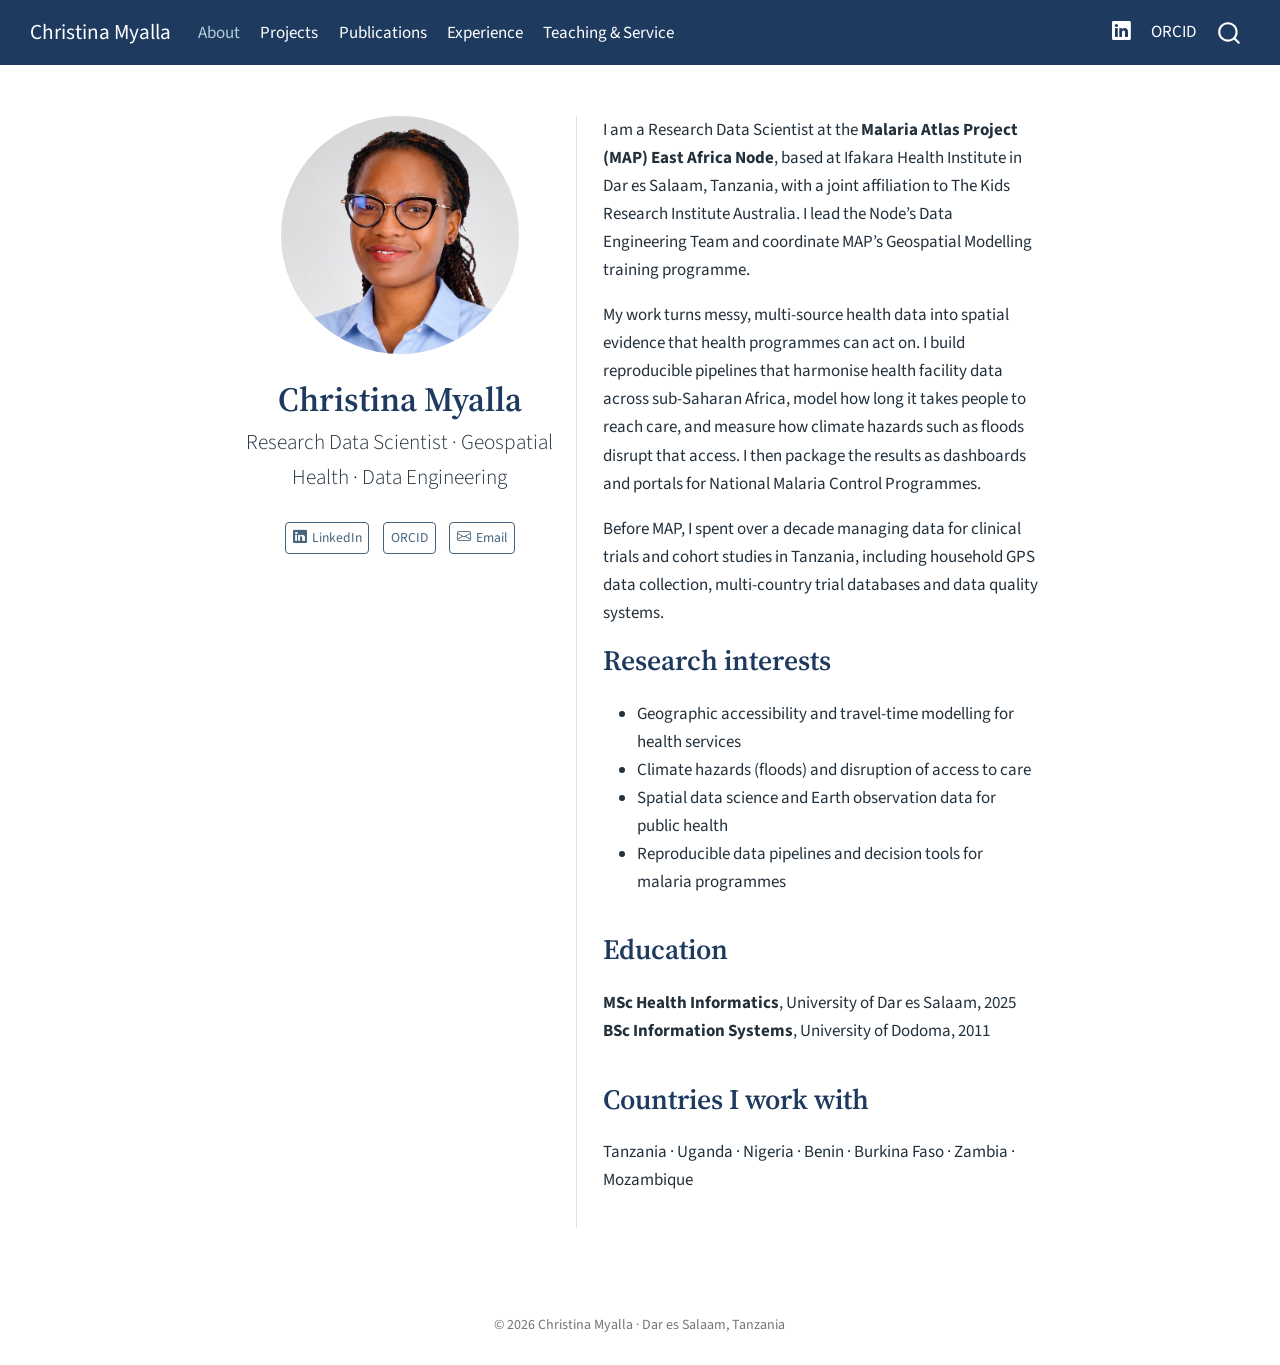
==== docs/index.html @ db6a3d54 "Include built site in docs/ for GitHub Pages Co-Authored-By: Claude Opus 5.5 <noreply@anthropic.com>" ====
<!DOCTYPE html>
<html xmlns="http://www.w3.org/1999/xhtml" lang="en" xml:lang="en"><head>

<meta charset="utf-8">
<meta name="generator" content="quarto-1.6.42">

<meta name="viewport" content="width=device-width, initial-scale=1.0, user-scalable=yes">


<title>Christina Myalla</title>
<style>
code{white-space: pre-wrap;}
span.smallcaps{font-variant: small-caps;}
div.columns{display: flex; gap: min(4vw, 1.5em);}
div.column{flex: auto; overflow-x: auto;}
div.hanging-indent{margin-left: 1.5em; text-indent: -1.5em;}
ul.task-list{list-style: none;}
ul.task-list li input[type="checkbox"] {
  width: 0.8em;
  margin: 0 0.8em 0.2em -1em; /* quarto-specific, see https://github.com/quarto-dev/quarto-cli/issues/4556 */ 
  vertical-align: middle;
}
</style>


<script src="site_libs/quarto-nav/quarto-nav.js"></script>
<script src="site_libs/quarto-nav/headroom.min.js"></script>
<script src="site_libs/clipboard/clipboard.min.js"></script>
<script src="site_libs/quarto-search/autocomplete.umd.js"></script>
<script src="site_libs/quarto-search/fuse.min.js"></script>
<script src="site_libs/quarto-search/quarto-search.js"></script>
<meta name="quarto:offset" content="./">
<script src="site_libs/quarto-html/quarto.js"></script>
<script src="site_libs/quarto-html/popper.min.js"></script>
<script src="site_libs/quarto-html/tippy.umd.min.js"></script>
<link href="site_libs/quarto-html/tippy.css" rel="stylesheet">
<link href="site_libs/quarto-html/quarto-syntax-highlighting-2f5df379a58b258e96c21c0638c20c03.css" rel="stylesheet" id="quarto-text-highlighting-styles">
<script src="site_libs/bootstrap/bootstrap.min.js"></script>
<link href="site_libs/bootstrap/bootstrap-icons.css" rel="stylesheet">
<link href="site_libs/bootstrap/bootstrap-7a274385d1ec533db2ee7df7dd593ee8.min.css" rel="stylesheet" append-hash="true" id="quarto-bootstrap" data-mode="light">
<script id="quarto-search-options" type="application/json">{
  "location": "navbar",
  "copy-button": false,
  "collapse-after": 3,
  "panel-placement": "end",
  "type": "overlay",
  "limit": 50,
  "keyboard-shortcut": [
    "f",
    "/",
    "s"
  ],
  "show-item-context": false,
  "language": {
    "search-no-results-text": "No results",
    "search-matching-documents-text": "matching documents",
    "search-copy-link-title": "Copy link to search",
    "search-hide-matches-text": "Hide additional matches",
    "search-more-match-text": "more match in this document",
    "search-more-matches-text": "more matches in this document",
    "search-clear-button-title": "Clear",
    "search-text-placeholder": "",
    "search-detached-cancel-button-title": "Cancel",
    "search-submit-button-title": "Submit",
    "search-label": "Search"
  }
}</script>
<style>html{ scroll-behavior: smooth; }</style>


</head>

<body class="nav-fixed fullcontent">

<div id="quarto-search-results"></div>
  <header id="quarto-header" class="headroom fixed-top">
    <nav class="navbar navbar-expand-lg " data-bs-theme="dark">
      <div class="navbar-container container-fluid">
      <div class="navbar-brand-container mx-auto">
    <a class="navbar-brand" href="./index.html">
    <span class="navbar-title">Christina Myalla</span>
    </a>
  </div>
            <div id="quarto-search" class="" title="Search"></div>
          <button class="navbar-toggler" type="button" data-bs-toggle="collapse" data-bs-target="#navbarCollapse" aria-controls="navbarCollapse" role="menu" aria-expanded="false" aria-label="Toggle navigation" onclick="if (window.quartoToggleHeadroom) { window.quartoToggleHeadroom(); }">
  <span class="navbar-toggler-icon"></span>
</button>
          <div class="collapse navbar-collapse" id="navbarCollapse">
            <ul class="navbar-nav navbar-nav-scroll me-auto">
  <li class="nav-item">
    <a class="nav-link active" href="./index.html" aria-current="page"> 
<span class="menu-text">About</span></a>
  </li>  
  <li class="nav-item">
    <a class="nav-link" href="./projects.html"> 
<span class="menu-text">Projects</span></a>
  </li>  
  <li class="nav-item">
    <a class="nav-link" href="./publications.html"> 
<span class="menu-text">Publications</span></a>
  </li>  
  <li class="nav-item">
    <a class="nav-link" href="./experience.html"> 
<span class="menu-text">Experience</span></a>
  </li>  
  <li class="nav-item">
    <a class="nav-link" href="./teaching.html"> 
<span class="menu-text">Teaching &amp; Service</span></a>
  </li>  
</ul>
            <ul class="navbar-nav navbar-nav-scroll ms-auto">
  <li class="nav-item compact">
    <a class="nav-link" href="https://www.linkedin.com/in/christina-myalla-bb707094"> <i class="bi bi-linkedin" role="img" aria-label="LinkedIn">
</i> 
<span class="menu-text"></span></a>
  </li>  
  <li class="nav-item">
    <a class="nav-link" href="https://orcid.org/0009-0005-3917-7203"> 
<span class="menu-text">ORCID</span></a>
  </li>  
</ul>
          </div> <!-- /navcollapse -->
            <div class="quarto-navbar-tools">
</div>
      </div> <!-- /container-fluid -->
    </nav>
</header>
<!-- content -->
<div id="quarto-content" class="quarto-container page-columns page-rows-contents page-layout-article page-navbar">
<!-- sidebar -->
<!-- margin-sidebar -->
    
<!-- main -->
<div class="quarto-about-trestles">
  <div class="about-entity">
    <img src="images/profile.jpg" class="about-image
  round " style="height: 14em; width: 14em;">
<header id="title-block-header" class="quarto-title-block default">
<div class="quarto-title">
<h1 class="title">Christina Myalla</h1>
<p class="subtitle lead">Research Data Scientist · Geospatial Health · Data Engineering</p>
</div>
<div class="quarto-title-meta">
  </div>
</header>
    <div class="about-links">
  <a href="https://www.linkedin.com/in/christina-myalla-bb707094" class="about-link" rel="" target="">
    <i class="bi bi-linkedin"></i>
     <span class="about-link-text">LinkedIn</span>
  </a>
  <a href="https://orcid.org/0009-0005-3917-7203" class="about-link" rel="" target="">
     <span class="about-link-text">ORCID</span>
  </a>
  <a href="mailto:myallachristina@gmail.com" class="about-link" rel="" target="">
    <i class="bi bi-envelope"></i>
     <span class="about-link-text">Email</span>
  </a>
</div>
  </div>
  <div class="about-contents"><main class="content" id="quarto-document-content">
<p>I am a Research Data Scientist at the <strong>Malaria Atlas Project (MAP) East Africa Node</strong>, based at Ifakara Health Institute in Dar es Salaam, Tanzania, with a joint affiliation to The Kids Research Institute Australia. I lead the Node’s Data Engineering Team and coordinate MAP’s Geospatial Modelling training programme.</p>
<p>My work turns messy, multi-source health data into spatial evidence that health programmes can act on. I build reproducible pipelines that harmonise health facility data across sub-Saharan Africa, model how long it takes people to reach care, and measure how climate hazards such as floods disrupt that access. I then package the results as dashboards and portals for National Malaria Control Programmes.</p>
<p>Before MAP, I spent over a decade managing data for clinical trials and cohort studies in Tanzania, including household GPS data collection, multi-country trial databases and data quality systems.</p>
<section id="research-interests" class="level2">
<h2 data-anchor-id="research-interests">Research interests</h2>
<ul>
<li>Geographic accessibility and travel-time modelling for health services</li>
<li>Climate hazards (floods) and disruption of access to care</li>
<li>Spatial data science and Earth observation data for public health</li>
<li>Reproducible data pipelines and decision tools for malaria programmes</li>
</ul>
</section>
<section id="education" class="level2">
<h2 data-anchor-id="education">Education</h2>
<p><strong>MSc Health Informatics</strong>, University of Dar es Salaam, 2025<br>
<strong>BSc Information Systems</strong>, University of Dodoma, 2011</p>
</section>
<section id="countries-i-work-with" class="level2">
<h2 data-anchor-id="countries-i-work-with">Countries I work with</h2>
<p>Tanzania · Uganda · Nigeria · Benin · Burkina Faso · Zambia · Mozambique</p>


</section>
</main></div>
</div>
 <!-- /main -->
<script id="quarto-html-after-body" type="application/javascript">
window.document.addEventListener("DOMContentLoaded", function (event) {
  const toggleBodyColorMode = (bsSheetEl) => {
    const mode = bsSheetEl.getAttribute("data-mode");
    const bodyEl = window.document.querySelector("body");
    if (mode === "dark") {
      bodyEl.classList.add("quarto-dark");
      bodyEl.classList.remove("quarto-light");
    } else {
      bodyEl.classList.add("quarto-light");
      bodyEl.classList.remove("quarto-dark");
    }
  }
  const toggleBodyColorPrimary = () => {
    const bsSheetEl = window.document.querySelector("link#quarto-bootstrap");
    if (bsSheetEl) {
      toggleBodyColorMode(bsSheetEl);
    }
  }
  toggleBodyColorPrimary();  
  const isCodeAnnotation = (el) => {
    for (const clz of el.classList) {
      if (clz.startsWith('code-annotation-')) {                     
        return true;
      }
    }
    return false;
  }
  const onCopySuccess = function(e) {
    // button target
    const button = e.trigger;
    // don't keep focus
    button.blur();
    // flash "checked"
    button.classList.add('code-copy-button-checked');
    var currentTitle = button.getAttribute("title");
    button.setAttribute("title", "Copied!");
    let tooltip;
    if (window.bootstrap) {
      button.setAttribute("data-bs-toggle", "tooltip");
      button.setAttribute("data-bs-placement", "left");
      button.setAttribute("data-bs-title", "Copied!");
      tooltip = new bootstrap.Tooltip(button, 
        { trigger: "manual", 
          customClass: "code-copy-button-tooltip",
          offset: [0, -8]});
      tooltip.show();    
    }
    setTimeout(function() {
      if (tooltip) {
        tooltip.hide();
        button.removeAttribute("data-bs-title");
        button.removeAttribute("data-bs-toggle");
        button.removeAttribute("data-bs-placement");
      }
      button.setAttribute("title", currentTitle);
      button.classList.remove('code-copy-button-checked');
    }, 1000);
    // clear code selection
    e.clearSelection();
  }
  const getTextToCopy = function(trigger) {
      const codeEl = trigger.previousElementSibling.cloneNode(true);
      for (const childEl of codeEl.children) {
        if (isCodeAnnotation(childEl)) {
          childEl.remove();
        }
      }
      return codeEl.innerText;
  }
  const clipboard = new window.ClipboardJS('.code-copy-button:not([data-in-quarto-modal])', {
    text: getTextToCopy
  });
  clipboard.on('success', onCopySuccess);
  if (window.document.getElementById('quarto-embedded-source-code-modal')) {
    const clipboardModal = new window.ClipboardJS('.code-copy-button[data-in-quarto-modal]', {
      text: getTextToCopy,
      container: window.document.getElementById('quarto-embedded-source-code-modal')
    });
    clipboardModal.on('success', onCopySuccess);
  }
    var localhostRegex = new RegExp(/^(?:http|https):\/\/localhost\:?[0-9]*\//);
    var mailtoRegex = new RegExp(/^mailto:/);
      var filterRegex = new RegExp("https:\/\/myalla-christina\.github\.io");
    var isInternal = (href) => {
        return filterRegex.test(href) || localhostRegex.test(href) || mailtoRegex.test(href);
    }
    // Inspect non-navigation links and adorn them if external
 	var links = window.document.querySelectorAll('a[href]:not(.nav-link):not(.navbar-brand):not(.toc-action):not(.sidebar-link):not(.sidebar-item-toggle):not(.pagination-link):not(.no-external):not([aria-hidden]):not(.dropdown-item):not(.quarto-navigation-tool):not(.about-link)');
    for (var i=0; i<links.length; i++) {
      const link = links[i];
      if (!isInternal(link.href)) {
        // undo the damage that might have been done by quarto-nav.js in the case of
        // links that we want to consider external
        if (link.dataset.originalHref !== undefined) {
          link.href = link.dataset.originalHref;
        }
      }
    }
  function tippyHover(el, contentFn, onTriggerFn, onUntriggerFn) {
    const config = {
      allowHTML: true,
      maxWidth: 500,
      delay: 100,
      arrow: false,
      appendTo: function(el) {
          return el.parentElement;
      },
      interactive: true,
      interactiveBorder: 10,
      theme: 'quarto',
      placement: 'bottom-start',
    };
    if (contentFn) {
      config.content = contentFn;
    }
    if (onTriggerFn) {
      config.onTrigger = onTriggerFn;
    }
    if (onUntriggerFn) {
      config.onUntrigger = onUntriggerFn;
    }
    window.tippy(el, config); 
  }
  const noterefs = window.document.querySelectorAll('a[role="doc-noteref"]');
  for (var i=0; i<noterefs.length; i++) {
    const ref = noterefs[i];
    tippyHover(ref, function() {
      // use id or data attribute instead here
      let href = ref.getAttribute('data-footnote-href') || ref.getAttribute('href');
      try { href = new URL(href).hash; } catch {}
      const id = href.replace(/^#\/?/, "");
      const note = window.document.getElementById(id);
      if (note) {
        return note.innerHTML;
      } else {
        return "";
      }
    });
  }
  const xrefs = window.document.querySelectorAll('a.quarto-xref');
  const processXRef = (id, note) => {
    // Strip column container classes
    const stripColumnClz = (el) => {
      el.classList.remove("page-full", "page-columns");
      if (el.children) {
        for (const child of el.children) {
          stripColumnClz(child);
        }
      }
    }
    stripColumnClz(note)
    if (id === null || id.startsWith('sec-')) {
      // Special case sections, only their first couple elements
      const container = document.createElement("div");
      if (note.children && note.children.length > 2) {
        container.appendChild(note.children[0].cloneNode(true));
        for (let i = 1; i < note.children.length; i++) {
          const child = note.children[i];
          if (child.tagName === "P" && child.innerText === "") {
            continue;
          } else {
            container.appendChild(child.cloneNode(true));
            break;
          }
        }
        if (window.Quarto?.typesetMath) {
          window.Quarto.typesetMath(container);
        }
        return container.innerHTML
      } else {
        if (window.Quarto?.typesetMath) {
          window.Quarto.typesetMath(note);
        }
        return note.innerHTML;
      }
    } else {
      // Remove any anchor links if they are present
      const anchorLink = note.querySelector('a.anchorjs-link');
      if (anchorLink) {
        anchorLink.remove();
      }
      if (window.Quarto?.typesetMath) {
        window.Quarto.typesetMath(note);
      }
      if (note.classList.contains("callout")) {
        return note.outerHTML;
      } else {
        return note.innerHTML;
      }
    }
  }
  for (var i=0; i<xrefs.length; i++) {
    const xref = xrefs[i];
    tippyHover(xref, undefined, function(instance) {
      instance.disable();
      let url = xref.getAttribute('href');
      let hash = undefined; 
      if (url.startsWith('#')) {
        hash = url;
      } else {
        try { hash = new URL(url).hash; } catch {}
      }
      if (hash) {
        const id = hash.replace(/^#\/?/, "");
        const note = window.document.getElementById(id);
        if (note !== null) {
          try {
            const html = processXRef(id, note.cloneNode(true));
            instance.setContent(html);
          } finally {
            instance.enable();
            instance.show();
          }
        } else {
          // See if we can fetch this
          fetch(url.split('#')[0])
          .then(res => res.text())
          .then(html => {
            const parser = new DOMParser();
            const htmlDoc = parser.parseFromString(html, "text/html");
            const note = htmlDoc.getElementById(id);
            if (note !== null) {
              const html = processXRef(id, note);
              instance.setContent(html);
            } 
          }).finally(() => {
            instance.enable();
            instance.show();
          });
        }
      } else {
        // See if we can fetch a full url (with no hash to target)
        // This is a special case and we should probably do some content thinning / targeting
        fetch(url)
        .then(res => res.text())
        .then(html => {
          const parser = new DOMParser();
          const htmlDoc = parser.parseFromString(html, "text/html");
          const note = htmlDoc.querySelector('main.content');
          if (note !== null) {
            // This should only happen for chapter cross references
            // (since there is no id in the URL)
            // remove the first header
            if (note.children.length > 0 && note.children[0].tagName === "HEADER") {
              note.children[0].remove();
            }
            const html = processXRef(null, note);
            instance.setContent(html);
          } 
        }).finally(() => {
          instance.enable();
          instance.show();
        });
      }
    }, function(instance) {
    });
  }
      let selectedAnnoteEl;
      const selectorForAnnotation = ( cell, annotation) => {
        let cellAttr = 'data-code-cell="' + cell + '"';
        let lineAttr = 'data-code-annotation="' +  annotation + '"';
        const selector = 'span[' + cellAttr + '][' + lineAttr + ']';
        return selector;
      }
      const selectCodeLines = (annoteEl) => {
        const doc = window.document;
        const targetCell = annoteEl.getAttribute("data-target-cell");
        const targetAnnotation = annoteEl.getAttribute("data-target-annotation");
        const annoteSpan = window.document.querySelector(selectorForAnnotation(targetCell, targetAnnotation));
        const lines = annoteSpan.getAttribute("data-code-lines").split(",");
        const lineIds = lines.map((line) => {
          return targetCell + "-" + line;
        })
        let top = null;
        let height = null;
        let parent = null;
        if (lineIds.length > 0) {
            //compute the position of the single el (top and bottom and make a div)
            const el = window.document.getElementById(lineIds[0]);
            top = el.offsetTop;
            height = el.offsetHeight;
            parent = el.parentElement.parentElement;
          if (lineIds.length > 1) {
            const lastEl = window.document.getElementById(lineIds[lineIds.length - 1]);
            const bottom = lastEl.offsetTop + lastEl.offsetHeight;
            height = bottom - top;
          }
          if (top !== null && height !== null && parent !== null) {
            // cook up a div (if necessary) and position it 
            let div = window.document.getElementById("code-annotation-line-highlight");
            if (div === null) {
              div = window.document.createElement("div");
              div.setAttribute("id", "code-annotation-line-highlight");
              div.style.position = 'absolute';
              parent.appendChild(div);
            }
            div.style.top = top - 2 + "px";
            div.style.height = height + 4 + "px";
            div.style.left = 0;
            let gutterDiv = window.document.getElementById("code-annotation-line-highlight-gutter");
            if (gutterDiv === null) {
              gutterDiv = window.document.createElement("div");
              gutterDiv.setAttribute("id", "code-annotation-line-highlight-gutter");
              gutterDiv.style.position = 'absolute';
              const codeCell = window.document.getElementById(targetCell);
              const gutter = codeCell.querySelector('.code-annotation-gutter');
              gutter.appendChild(gutterDiv);
            }
            gutterDiv.style.top = top - 2 + "px";
            gutterDiv.style.height = height + 4 + "px";
          }
          selectedAnnoteEl = annoteEl;
        }
      };
      const unselectCodeLines = () => {
        const elementsIds = ["code-annotation-line-highlight", "code-annotation-line-highlight-gutter"];
        elementsIds.forEach((elId) => {
          const div = window.document.getElementById(elId);
          if (div) {
            div.remove();
          }
        });
        selectedAnnoteEl = undefined;
      };
        // Handle positioning of the toggle
    window.addEventListener(
      "resize",
      throttle(() => {
        elRect = undefined;
        if (selectedAnnoteEl) {
          selectCodeLines(selectedAnnoteEl);
        }
      }, 10)
    );
    function throttle(fn, ms) {
    let throttle = false;
    let timer;
      return (...args) => {
        if(!throttle) { // first call gets through
            fn.apply(this, args);
            throttle = true;
        } else { // all the others get throttled
            if(timer) clearTimeout(timer); // cancel #2
            timer = setTimeout(() => {
              fn.apply(this, args);
              timer = throttle = false;
            }, ms);
        }
      };
    }
      // Attach click handler to the DT
      const annoteDls = window.document.querySelectorAll('dt[data-target-cell]');
      for (const annoteDlNode of annoteDls) {
        annoteDlNode.addEventListener('click', (event) => {
          const clickedEl = event.target;
          if (clickedEl !== selectedAnnoteEl) {
            unselectCodeLines();
            const activeEl = window.document.querySelector('dt[data-target-cell].code-annotation-active');
            if (activeEl) {
              activeEl.classList.remove('code-annotation-active');
            }
            selectCodeLines(clickedEl);
            clickedEl.classList.add('code-annotation-active');
          } else {
            // Unselect the line
            unselectCodeLines();
            clickedEl.classList.remove('code-annotation-active');
          }
        });
      }
  const findCites = (el) => {
    const parentEl = el.parentElement;
    if (parentEl) {
      const cites = parentEl.dataset.cites;
      if (cites) {
        return {
          el,
          cites: cites.split(' ')
        };
      } else {
        return findCites(el.parentElement)
      }
    } else {
      return undefined;
    }
  };
  var bibliorefs = window.document.querySelectorAll('a[role="doc-biblioref"]');
  for (var i=0; i<bibliorefs.length; i++) {
    const ref = bibliorefs[i];
    const citeInfo = findCites(ref);
    if (citeInfo) {
      tippyHover(citeInfo.el, function() {
        var popup = window.document.createElement('div');
        citeInfo.cites.forEach(function(cite) {
          var citeDiv = window.document.createElement('div');
          citeDiv.classList.add('hanging-indent');
          citeDiv.classList.add('csl-entry');
          var biblioDiv = window.document.getElementById('ref-' + cite);
          if (biblioDiv) {
            citeDiv.innerHTML = biblioDiv.innerHTML;
          }
          popup.appendChild(citeDiv);
        });
        return popup.innerHTML;
      });
    }
  }
});
</script>
</div> <!-- /content -->
<footer class="footer">
  <div class="nav-footer">
    <div class="nav-footer-left">
      &nbsp;
    </div>   
    <div class="nav-footer-center">
<p>© 2026 Christina Myalla · Dar es Salaam, Tanzania</p>
</div>
    <div class="nav-footer-right">
      &nbsp;
    </div>
  </div>
</footer>




<script src="site_libs/quarto-html/zenscroll-min.js"></script>
</body></html>
---- docs/site_libs/quarto-html/tippy.css ----
.tippy-box[data-animation=fade][data-state=hidden]{opacity:0}[data-tippy-root]{max-width:calc(100vw - 10px)}.tippy-box{position:relative;background-color:#333;color:#fff;border-radius:4px;font-size:14px;line-height:1.4;white-space:normal;outline:0;transition-property:transform,visibility,opacity}.tippy-box[data-placement^=top]>.tippy-arrow{bottom:0}.tippy-box[data-placement^=top]>.tippy-arrow:before{bottom:-7px;left:0;border-width:8px 8px 0;border-top-color:initial;transform-origin:center top}.tippy-box[data-placement^=bottom]>.tippy-arrow{top:0}.tippy-box[data-placement^=bottom]>.tippy-arrow:before{top:-7px;left:0;border-width:0 8px 8px;border-bottom-color:initial;transform-origin:center bottom}.tippy-box[data-placement^=left]>.tippy-arrow{right:0}.tippy-box[data-placement^=left]>.tippy-arrow:before{border-width:8px 0 8px 8px;border-left-color:initial;right:-7px;transform-origin:center left}.tippy-box[data-placement^=right]>.tippy-arrow{left:0}.tippy-box[data-placement^=right]>.tippy-arrow:before{left:-7px;border-width:8px 8px 8px 0;border-right-color:initial;transform-origin:center right}.tippy-box[data-inertia][data-state=visible]{transition-timing-function:cubic-bezier(.54,1.5,.38,1.11)}.tippy-arrow{width:16px;height:16px;color:#333}.tippy-arrow:before{content:"";position:absolute;border-color:transparent;border-style:solid}.tippy-content{position:relative;padding:5px 9px;z-index:1}
---- docs/site_libs/quarto-html/quarto-syntax-highlighting-2f5df379a58b258e96c21c0638c20c03.css ----
/* quarto syntax highlight colors */
:root {
  --quarto-hl-ot-color: #003B4F;
  --quarto-hl-at-color: #657422;
  --quarto-hl-ss-color: #20794D;
  --quarto-hl-an-color: #5E5E5E;
  --quarto-hl-fu-color: #4758AB;
  --quarto-hl-st-color: #20794D;
  --quarto-hl-cf-color: #003B4F;
  --quarto-hl-op-color: #5E5E5E;
  --quarto-hl-er-color: #AD0000;
  --quarto-hl-bn-color: #AD0000;
  --quarto-hl-al-color: #AD0000;
  --quarto-hl-va-color: #111111;
  --quarto-hl-bu-color: inherit;
  --quarto-hl-ex-color: inherit;
  --quarto-hl-pp-color: #AD0000;
  --quarto-hl-in-color: #5E5E5E;
  --quarto-hl-vs-color: #20794D;
  --quarto-hl-wa-color: #5E5E5E;
  --quarto-hl-do-color: #5E5E5E;
  --quarto-hl-im-color: #00769E;
  --quarto-hl-ch-color: #20794D;
  --quarto-hl-dt-color: #AD0000;
  --quarto-hl-fl-color: #AD0000;
  --quarto-hl-co-color: #5E5E5E;
  --quarto-hl-cv-color: #5E5E5E;
  --quarto-hl-cn-color: #8f5902;
  --quarto-hl-sc-color: #5E5E5E;
  --quarto-hl-dv-color: #AD0000;
  --quarto-hl-kw-color: #003B4F;
}

/* other quarto variables */
:root {
  --quarto-font-monospace: SFMono-Regular, Menlo, Monaco, Consolas, "Liberation Mono", "Courier New", monospace;
}

pre > code.sourceCode > span {
  color: #003B4F;
}

code span {
  color: #003B4F;
}

code.sourceCode > span {
  color: #003B4F;
}

div.sourceCode,
div.sourceCode pre.sourceCode {
  color: #003B4F;
}

code span.ot {
  color: #003B4F;
  font-style: inherit;
}

code span.at {
  color: #657422;
  font-style: inherit;
}

code span.ss {
  color: #20794D;
  font-style: inherit;
}

code span.an {
  color: #5E5E5E;
  font-style: inherit;
}

code span.fu {
  color: #4758AB;
  font-style: inherit;
}

code span.st {
  color: #20794D;
  font-style: inherit;
}

code span.cf {
  color: #003B4F;
  font-weight: bold;
  font-style: inherit;
}

code span.op {
  color: #5E5E5E;
  font-style: inherit;
}

code span.er {
  color: #AD0000;
  font-style: inherit;
}

code span.bn {
  color: #AD0000;
  font-style: inherit;
}

code span.al {
  color: #AD0000;
  font-style: inherit;
}

code span.va {
  color: #111111;
  font-style: inherit;
}

code span.bu {
  font-style: inherit;
}

code span.ex {
  font-style: inherit;
}

code span.pp {
  color: #AD0000;
  font-style: inherit;
}

code span.in {
  color: #5E5E5E;
  font-style: inherit;
}

code span.vs {
  color: #20794D;
  font-style: inherit;
}

code span.wa {
  color: #5E5E5E;
  font-style: italic;
}

code span.do {
  color: #5E5E5E;
  font-style: italic;
}

code span.im {
  color: #00769E;
  font-style: inherit;
}

code span.ch {
  color: #20794D;
  font-style: inherit;
}

code span.dt {
  color: #AD0000;
  font-style: inherit;
}

code span.fl {
  color: #AD0000;
  font-style: inherit;
}

code span.co {
  color: #5E5E5E;
  font-style: inherit;
}

code span.cv {
  color: #5E5E5E;
  font-style: italic;
}

code span.cn {
  color: #8f5902;
  font-style: inherit;
}

code span.sc {
  color: #5E5E5E;
  font-style: inherit;
}

code span.dv {
  color: #AD0000;
  font-style: inherit;
}

code span.kw {
  color: #003B4F;
  font-weight: bold;
  font-style: inherit;
}

.prevent-inlining {
  content: "</";
}

/*# sourceMappingURL=35eb38a806ee71ea6d2563be2308c832.css.map */
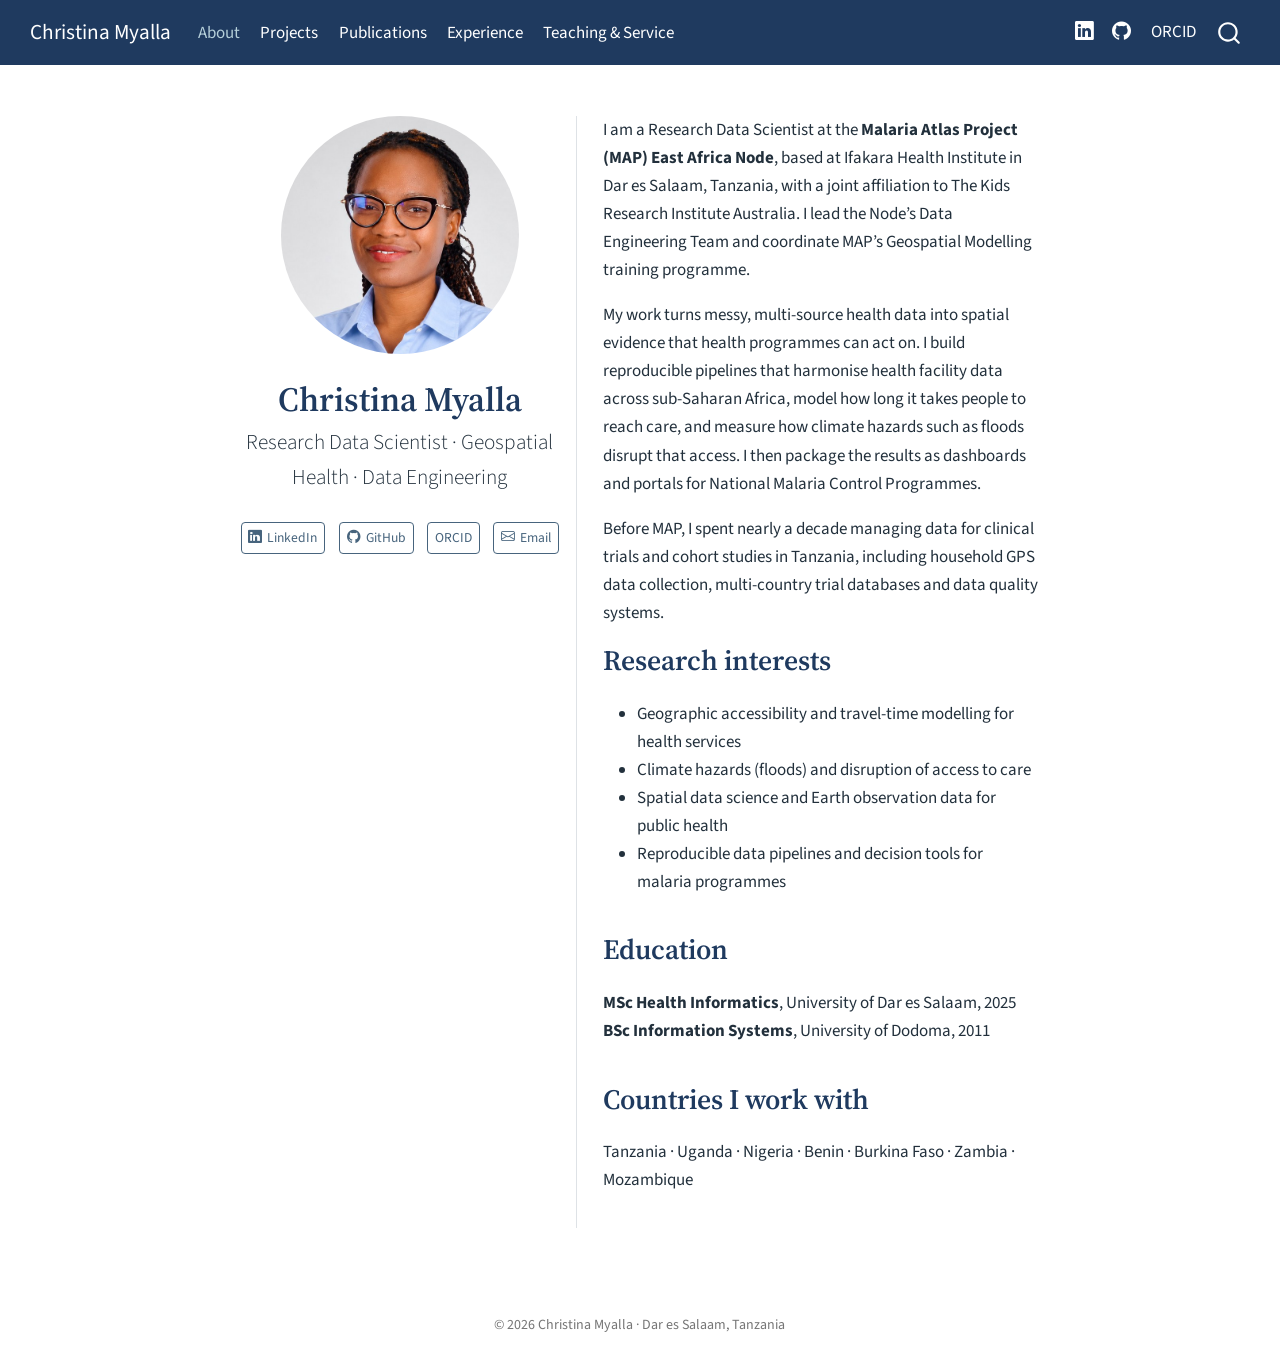
==== commit 0e280767: "Site review fixes: GitHub link, accurate wording, travel-time countries, concurrent role Co-Authored" ====
--- a/docs/index.html
+++ b/docs/index.html
@@ -114,6 +114,11 @@
 </i> 
 <span class="menu-text"></span></a>
   </li>  
+  <li class="nav-item compact">
+    <a class="nav-link" href="https://github.com/myalla-christina"> <i class="bi bi-github" role="img" aria-label="GitHub">
+</i> 
+<span class="menu-text"></span></a>
+  </li>  
   <li class="nav-item">
     <a class="nav-link" href="https://orcid.org/0009-0005-3917-7203"> 
 <span class="menu-text">ORCID</span></a>
@@ -148,6 +153,10 @@
     <i class="bi bi-linkedin"></i>
      <span class="about-link-text">LinkedIn</span>
   </a>
+  <a href="https://github.com/myalla-christina" class="about-link" rel="" target="">
+    <i class="bi bi-github"></i>
+     <span class="about-link-text">GitHub</span>
+  </a>
   <a href="https://orcid.org/0009-0005-3917-7203" class="about-link" rel="" target="">
      <span class="about-link-text">ORCID</span>
   </a>
@@ -160,7 +169,7 @@
   <div class="about-contents"><main class="content" id="quarto-document-content">
 <p>I am a Research Data Scientist at the <strong>Malaria Atlas Project (MAP) East Africa Node</strong>, based at Ifakara Health Institute in Dar es Salaam, Tanzania, with a joint affiliation to The Kids Research Institute Australia. I lead the Node’s Data Engineering Team and coordinate MAP’s Geospatial Modelling training programme.</p>
 <p>My work turns messy, multi-source health data into spatial evidence that health programmes can act on. I build reproducible pipelines that harmonise health facility data across sub-Saharan Africa, model how long it takes people to reach care, and measure how climate hazards such as floods disrupt that access. I then package the results as dashboards and portals for National Malaria Control Programmes.</p>
-<p>Before MAP, I spent over a decade managing data for clinical trials and cohort studies in Tanzania, including household GPS data collection, multi-country trial databases and data quality systems.</p>
+<p>Before MAP, I spent nearly a decade managing data for clinical trials and cohort studies in Tanzania, including household GPS data collection, multi-country trial databases and data quality systems.</p>
 <section id="research-interests" class="level2">
 <h2 data-anchor-id="research-interests">Research interests</h2>
 <ul>
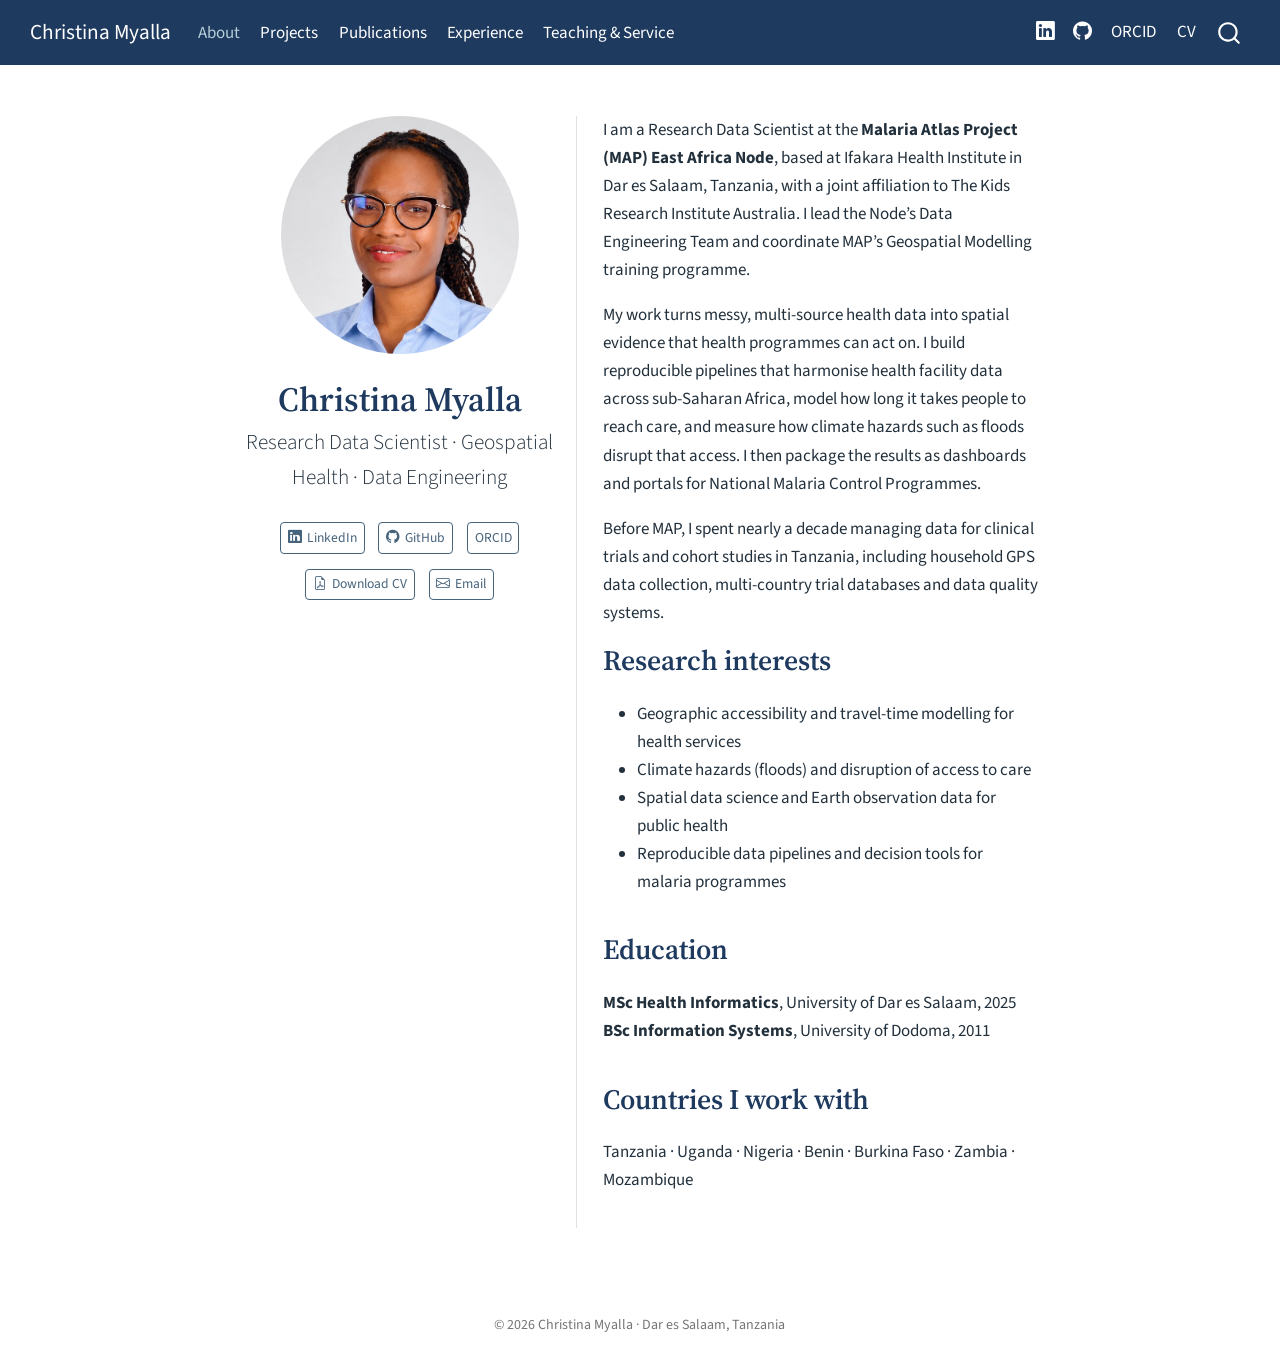
==== commit 938b1683: "Add downloadable CV (referees removed, Nov 2026 updates) and country profiles portal link Co-Authore" ====
--- a/docs/index.html
+++ b/docs/index.html
@@ -123,6 +123,10 @@
     <a class="nav-link" href="https://orcid.org/0009-0005-3917-7203"> 
 <span class="menu-text">ORCID</span></a>
   </li>  
+  <li class="nav-item">
+    <a class="nav-link" href="./files/Christina_Myalla_CV.pdf"> 
+<span class="menu-text">CV</span></a>
+  </li>  
 </ul>
           </div> <!-- /navcollapse -->
             <div class="quarto-navbar-tools">
@@ -159,6 +163,10 @@
   </a>
   <a href="https://orcid.org/0009-0005-3917-7203" class="about-link" rel="" target="">
      <span class="about-link-text">ORCID</span>
+  </a>
+  <a href="/files/Christina_Myalla_CV.pdf" class="about-link" rel="" target="">
+    <i class="bi bi-file-earmark-pdf"></i>
+     <span class="about-link-text">Download CV</span>
   </a>
   <a href="mailto:myallachristina@gmail.com" class="about-link" rel="" target="">
     <i class="bi bi-envelope"></i>
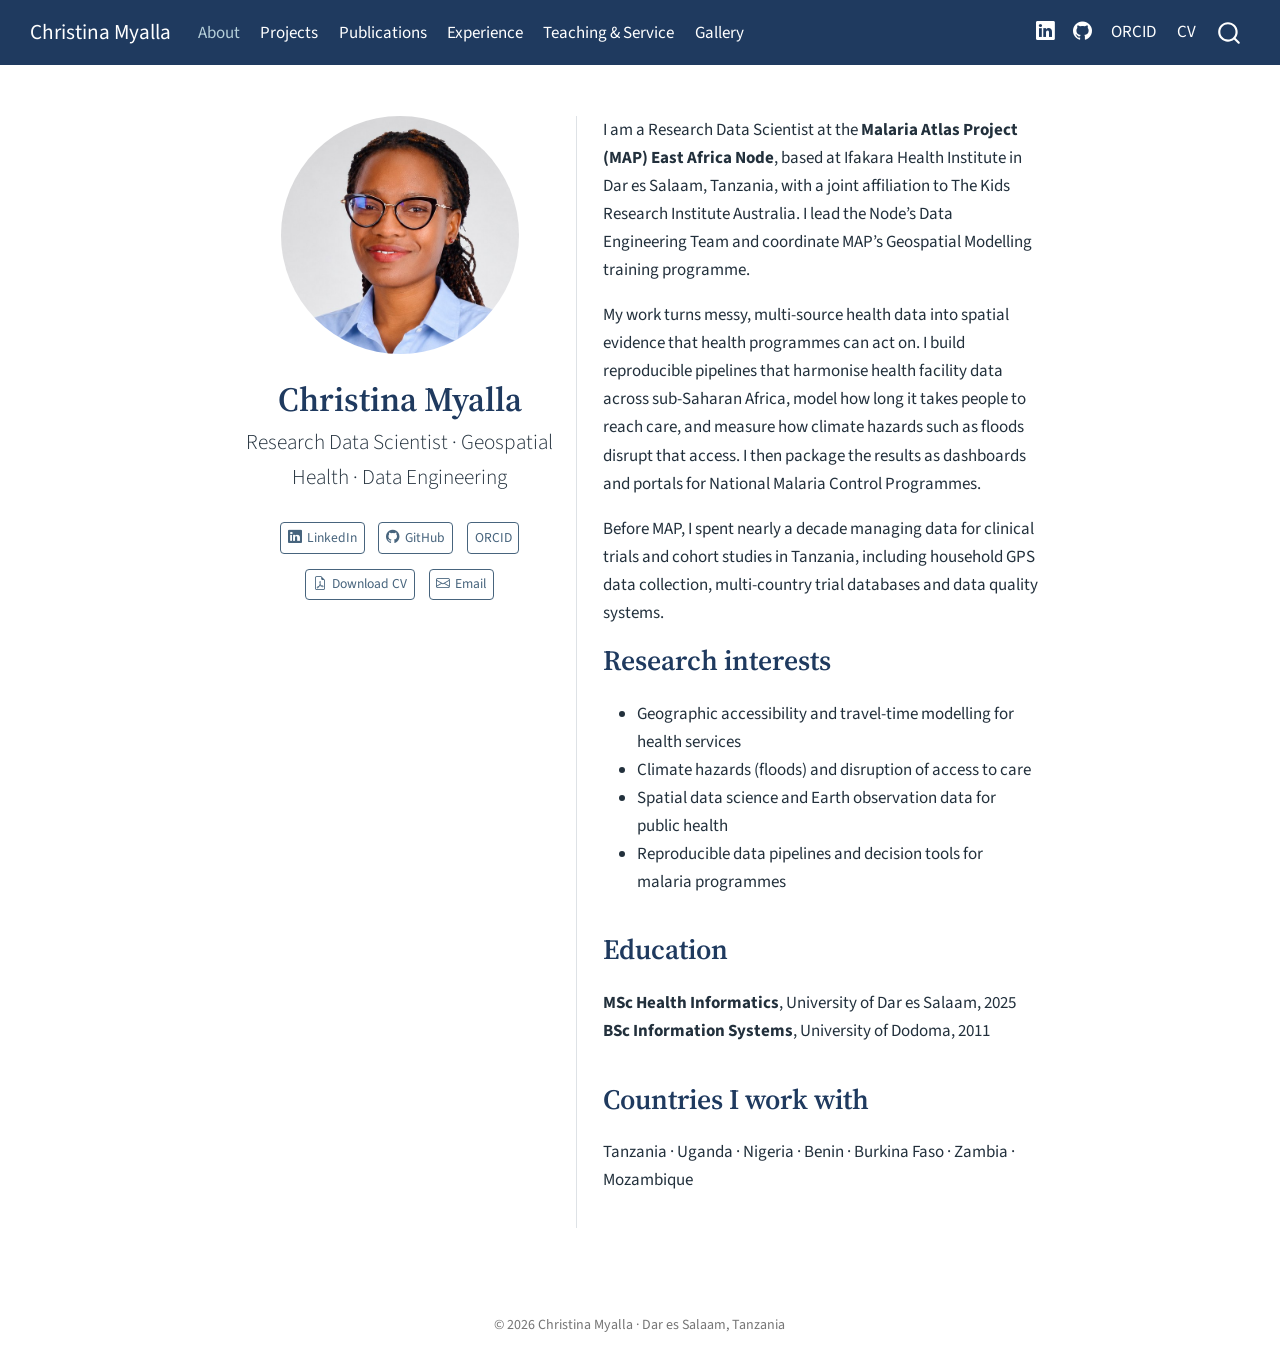
==== commit be19d296: "Add IHI 70th anniversary panel, WapiCare presentation and Gallery page; update CV Co-Authored-By: Cl" ====
--- a/docs/index.html
+++ b/docs/index.html
@@ -37,7 +37,7 @@
 <link href="site_libs/quarto-html/quarto-syntax-highlighting-2f5df379a58b258e96c21c0638c20c03.css" rel="stylesheet" id="quarto-text-highlighting-styles">
 <script src="site_libs/bootstrap/bootstrap.min.js"></script>
 <link href="site_libs/bootstrap/bootstrap-icons.css" rel="stylesheet">
-<link href="site_libs/bootstrap/bootstrap-7a274385d1ec533db2ee7df7dd593ee8.min.css" rel="stylesheet" append-hash="true" id="quarto-bootstrap" data-mode="light">
+<link href="site_libs/bootstrap/bootstrap-204c508dc0ab694a7206952975fa37af.min.css" rel="stylesheet" append-hash="true" id="quarto-bootstrap" data-mode="light">
 <script id="quarto-search-options" type="application/json">{
   "location": "navbar",
   "copy-button": false,
@@ -106,6 +106,10 @@
   <li class="nav-item">
     <a class="nav-link" href="./teaching.html"> 
 <span class="menu-text">Teaching &amp; Service</span></a>
+  </li>  
+  <li class="nav-item">
+    <a class="nav-link" href="./gallery.html"> 
+<span class="menu-text">Gallery</span></a>
   </li>  
 </ul>
             <ul class="navbar-nav navbar-nav-scroll ms-auto">
